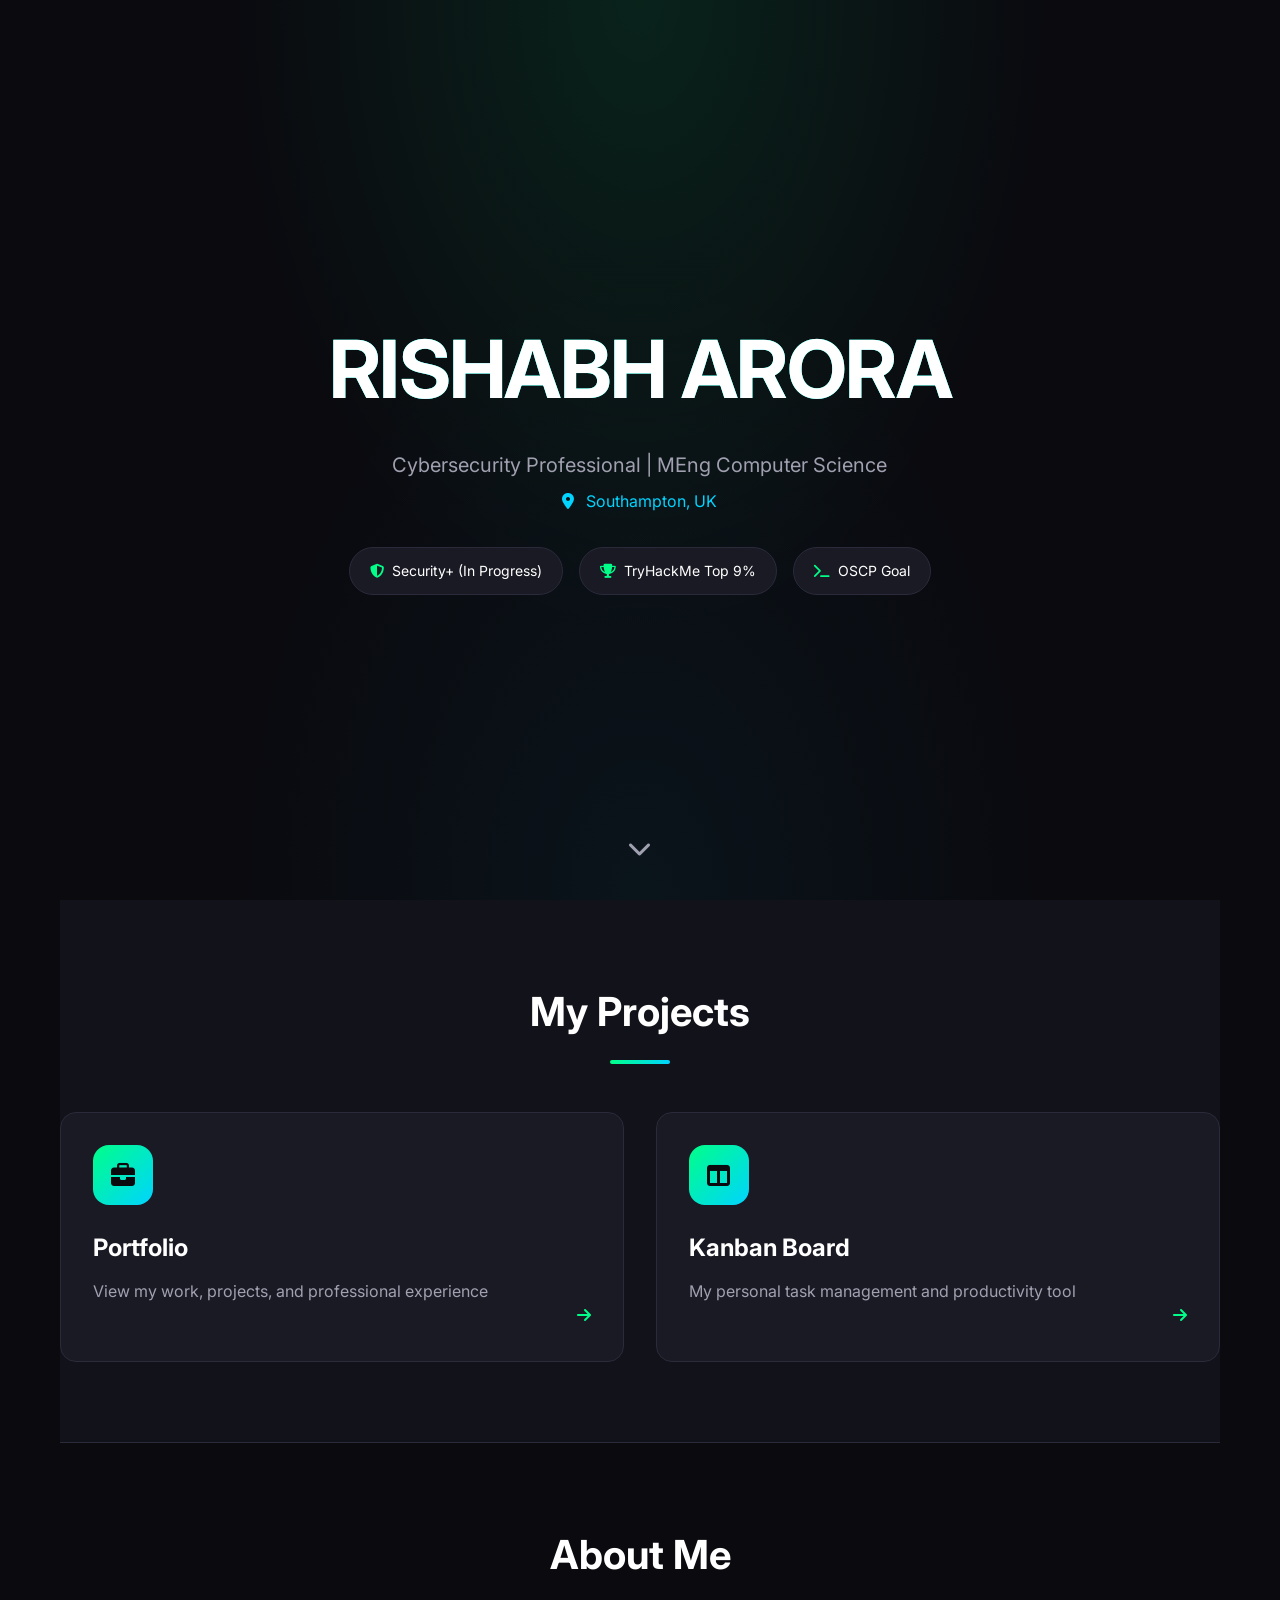
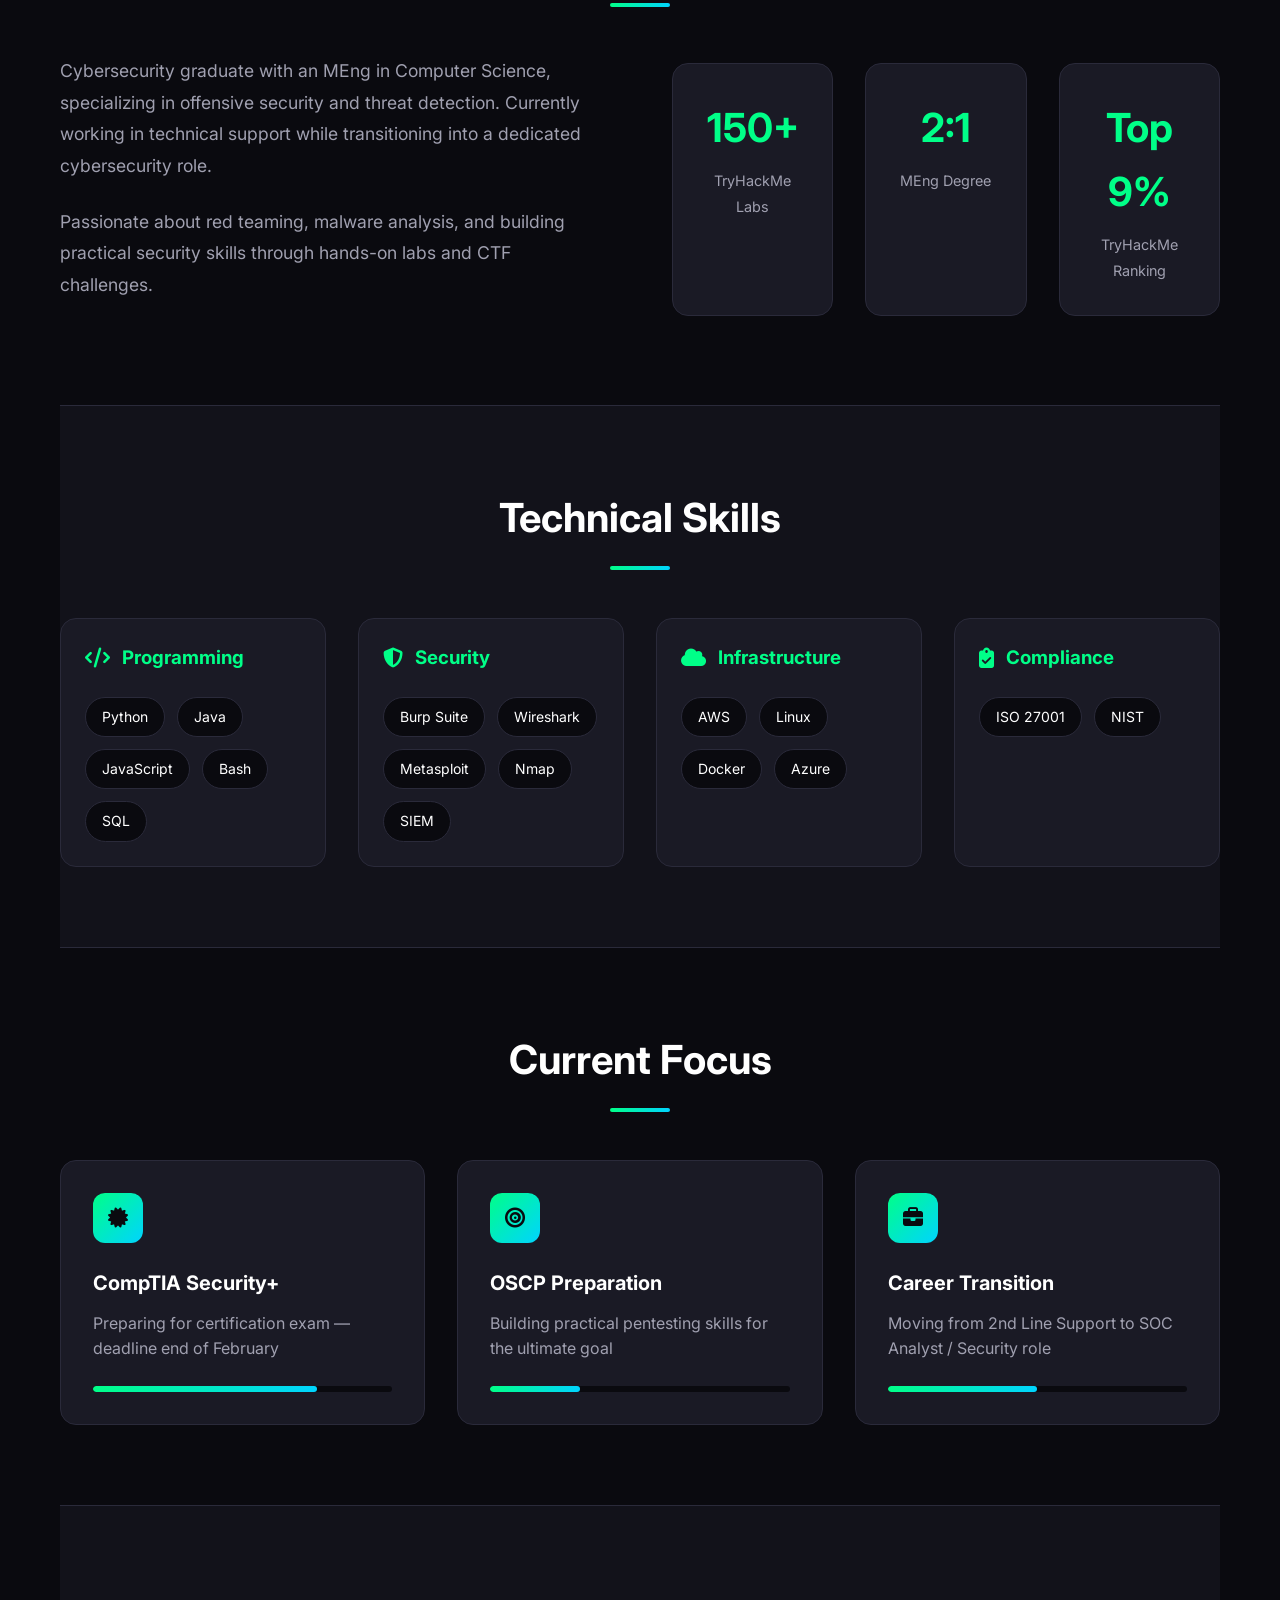
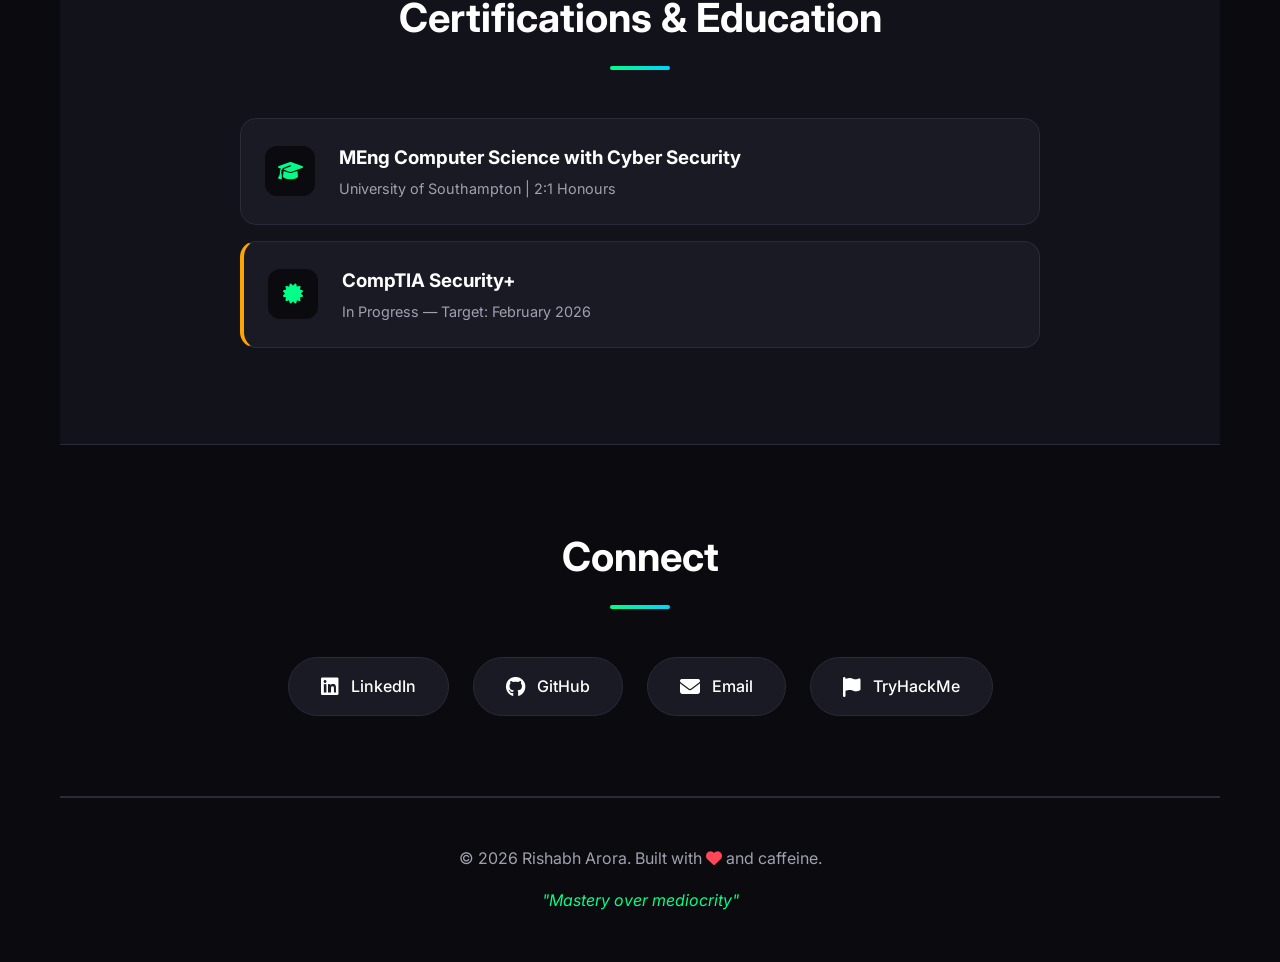
==== index.html @ 026a7d10 "Initial homepage with glitch effect, skills, and project links" ====
<!DOCTYPE html>
<html lang="en">
<head>
    <meta charset="UTF-8">
    <meta name="viewport" content="width=device-width, initial-scale=1.0">
    <title>Rishabh Arora | Cybersecurity Professional</title>
    <link rel="stylesheet" href="styles.css">
    <link href="https://fonts.googleapis.com/css2?family=Inter:wght@300;400;500;600;700&display=swap" rel="stylesheet">
    <link rel="stylesheet" href="https://cdnjs.cloudflare.com/ajax/libs/font-awesome/6.4.0/css/all.min.css">
</head>
<body>
    <div class="container">
        <!-- Hero Section -->
        <header class="hero">
            <div class="hero-content">
                <h1 class="glitch" data-text="Rishabh Arora">Rishabh Arora</h1>
                <p class="tagline">Cybersecurity Professional | MEng Computer Science</p>
                <div class="location">
                    <i class="fas fa-map-marker-alt"></i> Southampton, UK
                </div>
                <div class="hero-badges">
                    <span class="badge"><i class="fas fa-shield-alt"></i> Security+ (In Progress)</span>
                    <span class="badge"><i class="fas fa-trophy"></i> TryHackMe Top 9%</span>
                    <span class="badge"><i class="fas fa-terminal"></i> OSCP Goal</span>
                </div>
            </div>
            <div class="scroll-indicator">
                <i class="fas fa-chevron-down"></i>
            </div>
        </header>

        <!-- Quick Links -->
        <section class="quick-links">
            <h2>My Projects</h2>
            <div class="links-grid">
                <a href="https://portfolio.rishabh.uk" class="link-card">
                    <div class="link-icon">
                        <i class="fas fa-briefcase"></i>
                    </div>
                    <h3>Portfolio</h3>
                    <p>View my work, projects, and professional experience</p>
                    <span class="link-arrow"><i class="fas fa-arrow-right"></i></span>
                </a>
                
                <a href="https://kanban.rishabh.uk" class="link-card">
                    <div class="link-icon">
                        <i class="fas fa-columns"></i>
                    </div>
                    <h3>Kanban Board</h3>
                    <p>My personal task management and productivity tool</p>
                    <span class="link-arrow"><i class="fas fa-arrow-right"></i></span>
                </a>
            </div>
        </section>

        <!-- About Section -->
        <section class="about">
            <h2>About Me</h2>
            <div class="about-content">
                <div class="about-text">
                    <p>Cybersecurity graduate with an MEng in Computer Science, specializing in offensive security and threat detection. Currently working in technical support while transitioning into a dedicated cybersecurity role.</p>
                    <p>Passionate about red teaming, malware analysis, and building practical security skills through hands-on labs and CTF challenges.</p>
                </div>
                <div class="about-stats">
                    <div class="stat">
                        <span class="stat-number">150+</span>
                        <span class="stat-label">TryHackMe Labs</span>
                    </div>
                    <div class="stat">
                        <span class="stat-number">2:1</span>
                        <span class="stat-label">MEng Degree</span>
                    </div>
                    <div class="stat">
                        <span class="stat-number">Top 9%</span>
                        <span class="stat-label">TryHackMe Ranking</span>
                    </div>
                </div>
            </div>
        </section>

        <!-- Skills Section -->
        <section class="skills">
            <h2>Technical Skills</h2>
            <div class="skills-grid">
                <div class="skill-category">
                    <h3><i class="fas fa-code"></i> Programming</h3>
                    <div class="skill-tags">
                        <span class="skill-tag">Python</span>
                        <span class="skill-tag">Java</span>
                        <span class="skill-tag">JavaScript</span>
                        <span class="skill-tag">Bash</span>
                        <span class="skill-tag">SQL</span>
                    </div>
                </div>
                
                <div class="skill-category">
                    <h3><i class="fas fa-shield-alt"></i> Security</h3>
                    <div class="skill-tags">
                        <span class="skill-tag">Burp Suite</span>
                        <span class="skill-tag">Wireshark</span>
                        <span class="skill-tag">Metasploit</span>
                        <span class="skill-tag">Nmap</span>
                        <span class="skill-tag">SIEM</span>
                    </div>
                </div>
                
                <div class="skill-category">
                    <h3><i class="fas fa-cloud"></i> Infrastructure</h3>
                    <div class="skill-tags">
                        <span class="skill-tag">AWS</span>
                        <span class="skill-tag">Linux</span>
                        <span class="skill-tag">Docker</span>
                        <span class="skill-tag">Azure</span>
                    </div>
                </div>
                
                <div class="skill-category">
                    <h3><i class="fas fa-clipboard-check"></i> Compliance</h3>
                    <div class="skill-tags">
                        <span class="skill-tag">ISO 27001</span>
                        <span class="skill-tag">NIST</span>
                    </div>
                </div>
            </div>
        </section>

        <!-- Current Focus -->
        <section class="focus">
            <h2>Current Focus</h2>
            <div class="focus-cards">
                <div class="focus-card">
                    <div class="focus-icon"><i class="fas fa-certificate"></i></div>
                    <h3>CompTIA Security+</h3>
                    <p>Preparing for certification exam — deadline end of February</p>
                    <div class="progress-bar">
                        <div class="progress" style="width: 75%"></div>
                    </div>
                </div>
                
                <div class="focus-card">
                    <div class="focus-icon"><i class="fas fa-bullseye"></i></div>
                    <h3>OSCP Preparation</h3>
                    <p>Building practical pentesting skills for the ultimate goal</p>
                    <div class="progress-bar">
                        <div class="progress" style="width: 30%"></div>
                    </div>
                </div>
                
                <div class="focus-card">
                    <div class="focus-icon"><i class="fas fa-briefcase"></i></div>
                    <h3>Career Transition</h3>
                    <p>Moving from 2nd Line Support to SOC Analyst / Security role</p>
                    <div class="progress-bar">
                        <div class="progress" style="width: 50%"></div>
                    </div>
                </div>
            </div>
        </section>

        <!-- Certifications -->
        <section class="certs">
            <h2>Certifications & Education</h2>
            <div class="certs-list">
                <div class="cert-item">
                    <div class="cert-icon"><i class="fas fa-graduation-cap"></i></div>
                    <div class="cert-info">
                        <h3>MEng Computer Science with Cyber Security</h3>
                        <p>University of Southampton | 2:1 Honours</p>
                    </div>
                </div>
                
                <div class="cert-item in-progress">
                    <div class="cert-icon"><i class="fas fa-certificate"></i></div>
                    <div class="cert-info">
                        <h3>CompTIA Security+</h3>
                        <p>In Progress — Target: February 2026</p>
                    </div>
                </div>
            </div>
        </section>

        <!-- Connect -->
        <section class="connect">
            <h2>Connect</h2>
            <div class="social-links">
                <a href="https://linkedin.com/in/R1shabh-Arora" class="social-link" target="_blank">
                    <i class="fab fa-linkedin"></i>
                    <span>LinkedIn</span>
                </a>
                <a href="https://github.com/R1shabh-Arora" class="social-link" target="_blank">
                    <i class="fab fa-github"></i>
                    <span>GitHub</span>
                </a>
                <a href="mailto:rishabh.arora.0@gmail.com" class="social-link">
                    <i class="fas fa-envelope"></i>
                    <span>Email</span>
                </a>
                <a href="https://tryhackme.com" class="social-link" target="_blank">
                    <i class="fas fa-flag"></i>
                    <span>TryHackMe</span>
                </a>
            </div>
        </section>

        <!-- Footer -->
        <footer>
            <p>&copy; 2026 Rishabh Arora. Built with <i class="fas fa-heart"></i> and caffeine.</p>
            <p class="footer-quote">"Mastery over mediocrity"</p>
        </footer>
    </div>

    <script src="app.js"></script>
</body>
</html>
---- styles.css ----
:root {
    --bg-primary: #0a0a0f;
    --bg-secondary: #12121a;
    --bg-card: #1a1a25;
    --bg-hover: #252535;
    --text-primary: #ffffff;
    --text-secondary: #a0a0b0;
    --accent: #00ff88;
    --accent-glow: rgba(0, 255, 136, 0.3);
    --accent-secondary: #00d4ff;
    --border: #2a2a3a;
    --danger: #ff4757;
    --warning: #ffa502;
}

* {
    margin: 0;
    padding: 0;
    box-sizing: border-box;
}

body {
    font-family: 'Inter', -apple-system, BlinkMacSystemFont, sans-serif;
    background: var(--bg-primary);
    color: var(--text-primary);
    line-height: 1.6;
    overflow-x: hidden;
}

.container {
    max-width: 1200px;
    margin: 0 auto;
    padding: 0 20px;
}

/* Hero Section */
.hero {
    min-height: 100vh;
    display: flex;
    flex-direction: column;
    justify-content: center;
    align-items: center;
    text-align: center;
    position: relative;
    padding: 2rem;
    background: 
        radial-gradient(ellipse at top, rgba(0, 255, 136, 0.1) 0%, transparent 50%),
        radial-gradient(ellipse at bottom, rgba(0, 212, 255, 0.05) 0%, transparent 50%);
}

.hero-content {
    z-index: 1;
}

.glitch {
    font-size: clamp(2.5rem, 8vw, 5rem);
    font-weight: 700;
    margin-bottom: 1rem;
    position: relative;
    text-transform: uppercase;
    letter-spacing: -0.02em;
    animation: glitch 2s infinite;
}

.glitch::before,
.glitch::after {
    content: attr(data-text);
    position: absolute;
    top: 0;
    left: 0;
    width: 100%;
    height: 100%;
}

.glitch::before {
    animation: glitch-1 0.3s infinite;
    color: var(--accent-secondary);
    z-index: -1;
}

.glitch::after {
    animation: glitch-2 0.3s infinite;
    color: var(--accent);
    z-index: -2;
}

@keyframes glitch {
    0%, 100% { transform: translate(0); }
    20% { transform: translate(-2px, 2px); }
    40% { transform: translate(-2px, -2px); }
    60% { transform: translate(2px, 2px); }
    80% { transform: translate(2px, -2px); }
}

@keyframes glitch-1 {
    0%, 100% { clip-path: inset(0 0 0 0); transform: translate(0); }
    20% { clip-path: inset(20% 0 60% 0); transform: translate(-3px, 0); }
    40% { clip-path: inset(40% 0 40% 0); transform: translate(3px, 0); }
    60% { clip-path: inset(60% 0 20% 0); transform: translate(-3px, 0); }
    80% { clip-path: inset(80% 0 0 0); transform: translate(3px, 0); }
}

@keyframes glitch-2 {
    0%, 100% { clip-path: inset(0 0 0 0); transform: translate(0); }
    20% { clip-path: inset(60% 0 20% 0); transform: translate(3px, 0); }
    40% { clip-path: inset(40% 0 40% 0); transform: translate(-3px, 0); }
    60% { clip-path: inset(20% 0 60% 0); transform: translate(3px, 0); }
    80% { clip-path: inset(0 0 80% 0); transform: translate(-3px, 0); }
}

.tagline {
    font-size: 1.25rem;
    color: var(--text-secondary);
    margin-bottom: 0.5rem;
}

.location {
    color: var(--accent-secondary);
    margin-bottom: 2rem;
    font-size: 1rem;
}

.location i {
    margin-right: 0.5rem;
}

.hero-badges {
    display: flex;
    flex-wrap: wrap;
    justify-content: center;
    gap: 1rem;
    margin-top: 2rem;
}

.badge {
    background: var(--bg-card);
    border: 1px solid var(--border);
    padding: 0.75rem 1.25rem;
    border-radius: 50px;
    font-size: 0.875rem;
    display: flex;
    align-items: center;
    gap: 0.5rem;
    transition: all 0.3s ease;
}

.badge:hover {
    border-color: var(--accent);
    box-shadow: 0 0 20px var(--accent-glow);
}

.badge i {
    color: var(--accent);
}

.scroll-indicator {
    position: absolute;
    bottom: 2rem;
    animation: bounce 2s infinite;
    color: var(--text-secondary);
    font-size: 1.5rem;
}

@keyframes bounce {
    0%, 100% { transform: translateY(0); }
    50% { transform: translateY(10px); }
}

/* Sections */
section {
    padding: 5rem 0;
    border-bottom: 1px solid var(--border);
}

h2 {
    font-size: 2.5rem;
    margin-bottom: 3rem;
    text-align: center;
    position: relative;
    display: inline-block;
    width: 100%;
}

h2::after {
    content: '';
    display: block;
    width: 60px;
    height: 4px;
    background: linear-gradient(90deg, var(--accent), var(--accent-secondary));
    margin: 1rem auto 0;
    border-radius: 2px;
}

/* Quick Links */
.quick-links {
    background: var(--bg-secondary);
}

.links-grid {
    display: grid;
    grid-template-columns: repeat(auto-fit, minmax(300px, 1fr));
    gap: 2rem;
}

.link-card {
    background: var(--bg-card);
    border: 1px solid var(--border);
    border-radius: 1rem;
    padding: 2rem;
    text-decoration: none;
    color: var(--text-primary);
    transition: all 0.3s ease;
    position: relative;
    overflow: hidden;
}

.link-card::before {
    content: '';
    position: absolute;
    top: 0;
    left: 0;
    width: 100%;
    height: 4px;
    background: linear-gradient(90deg, var(--accent), var(--accent-secondary));
    transform: scaleX(0);
    transition: transform 0.3s ease;
}

.link-card:hover::before {
    transform: scaleX(1);
}

.link-card:hover {
    transform: translateY(-5px);
    box-shadow: 0 10px 40px rgba(0, 0, 0, 0.3);
    border-color: var(--accent);
}

.link-icon {
    width: 60px;
    height: 60px;
    background: linear-gradient(135deg, var(--accent), var(--accent-secondary));
    border-radius: 1rem;
    display: flex;
    align-items: center;
    justify-content: center;
    font-size: 1.5rem;
    margin-bottom: 1.5rem;
    color: var(--bg-primary);
}

.link-card h3 {
    font-size: 1.5rem;
    margin-bottom: 0.75rem;
}

.link-card p {
    color: var(--text-secondary);
    margin-bottom: 1.5rem;
}

.link-arrow {
    position: absolute;
    bottom: 2rem;
    right: 2rem;
    color: var(--accent);
    transition: transform 0.3s ease;
}

.link-card:hover .link-arrow {
    transform: translateX(5px);
}

/* About */
.about-content {
    display: grid;
    grid-template-columns: 1fr 1fr;
    gap: 4rem;
    align-items: center;
}

.about-text p {
    color: var(--text-secondary);
    margin-bottom: 1.5rem;
    font-size: 1.1rem;
    line-height: 1.8;
}

.about-stats {
    display: grid;
    grid-template-columns: repeat(3, 1fr);
    gap: 2rem;
}

.stat {
    text-align: center;
    padding: 2rem;
    background: var(--bg-card);
    border-radius: 1rem;
    border: 1px solid var(--border);
}

.stat-number {
    display: block;
    font-size: 2.5rem;
    font-weight: 700;
    color: var(--accent);
    margin-bottom: 0.5rem;
}

.stat-label {
    color: var(--text-secondary);
    font-size: 0.9rem;
}

/* Skills */
.skills {
    background: var(--bg-secondary);
}

.skills-grid {
    display: grid;
    grid-template-columns: repeat(auto-fit, minmax(250px, 1fr));
    gap: 2rem;
}

.skill-category {
    background: var(--bg-card);
    border: 1px solid var(--border);
    border-radius: 1rem;
    padding: 1.5rem;
}

.skill-category h3 {
    display: flex;
    align-items: center;
    gap: 0.75rem;
    margin-bottom: 1.5rem;
    color: var(--accent);
}

.skill-category h3 i {
    font-size: 1.25rem;
}

.skill-tags {
    display: flex;
    flex-wrap: wrap;
    gap: 0.75rem;
}

.skill-tag {
    background: var(--bg-primary);
    border: 1px solid var(--border);
    padding: 0.5rem 1rem;
    border-radius: 50px;
    font-size: 0.875rem;
    transition: all 0.3s ease;
}

.skill-tag:hover {
    border-color: var(--accent);
    color: var(--accent);
}

/* Focus Section */
.focus-cards {
    display: grid;
    grid-template-columns: repeat(auto-fit, minmax(300px, 1fr));
    gap: 2rem;
}

.focus-card {
    background: var(--bg-card);
    border: 1px solid var(--border);
    border-radius: 1rem;
    padding: 2rem;
    transition: all 0.3s ease;
}

.focus-card:hover {
    border-color: var(--accent);
    transform: translateY(-5px);
}

.focus-icon {
    width: 50px;
    height: 50px;
    background: linear-gradient(135deg, var(--accent), var(--accent-secondary));
    border-radius: 0.75rem;
    display: flex;
    align-items: center;
    justify-content: center;
    font-size: 1.25rem;
    margin-bottom: 1.5rem;
    color: var(--bg-primary);
}

.focus-card h3 {
    margin-bottom: 0.75rem;
    font-size: 1.25rem;
}

.focus-card p {
    color: var(--text-secondary);
    margin-bottom: 1.5rem;
}

.progress-bar {
    height: 6px;
    background: var(--bg-primary);
    border-radius: 3px;
    overflow: hidden;
}

.progress {
    height: 100%;
    background: linear-gradient(90deg, var(--accent), var(--accent-secondary));
    border-radius: 3px;
    transition: width 1s ease;
}

/* Certs */
.certs {
    background: var(--bg-secondary);
}

.certs-list {
    max-width: 800px;
    margin: 0 auto;
}

.cert-item {
    display: flex;
    align-items: center;
    gap: 1.5rem;
    padding: 1.5rem;
    background: var(--bg-card);
    border: 1px solid var(--border);
    border-radius: 1rem;
    margin-bottom: 1rem;
    transition: all 0.3s ease;
}

.cert-item:hover {
    border-color: var(--accent);
}

.cert-item.in-progress {
    border-left: 4px solid var(--warning);
}

.cert-icon {
    width: 50px;
    height: 50px;
    background: var(--bg-primary);
    border-radius: 0.75rem;
    display: flex;
    align-items: center;
    justify-content: center;
    font-size: 1.25rem;
    color: var(--accent);
    flex-shrink: 0;
}

.cert-info h3 {
    margin-bottom: 0.25rem;
}

.cert-info p {
    color: var(--text-secondary);
    font-size: 0.9rem;
}

/* Connect */
.social-links {
    display: flex;
    flex-wrap: wrap;
    justify-content: center;
    gap: 1.5rem;
}

.social-link {
    display: flex;
    align-items: center;
    gap: 0.75rem;
    padding: 1rem 2rem;
    background: var(--bg-card);
    border: 1px solid var(--border);
    border-radius: 50px;
    text-decoration: none;
    color: var(--text-primary);
    font-weight: 500;
    transition: all 0.3s ease;
}

.social-link:hover {
    background: var(--accent);
    color: var(--bg-primary);
    border-color: var(--accent);
    transform: translateY(-3px);
}

.social-link i {
    font-size: 1.25rem;
}

/* Footer */
footer {
    text-align: center;
    padding: 3rem 0;
    color: var(--text-secondary);
    border-top: 1px solid var(--border);
}

footer i {
    color: var(--danger);
}

.footer-quote {
    margin-top: 1rem;
    font-style: italic;
    color: var(--accent);
}

/* Responsive */
@media (max-width: 768px) {
    .about-content {
        grid-template-columns: 1fr;
        gap: 2rem;
    }
    
    .about-stats {
        grid-template-columns: 1fr;
    }
    
    .hero-badges {
        flex-direction: column;
        align-items: center;
    }
    
    h2 {
        font-size: 2rem;
    }
    
    section {
        padding: 3rem 0;
    }
}

/* Scrollbar */
::-webkit-scrollbar {
    width: 8px;
}

::-webkit-scrollbar-track {
    background: var(--bg-primary);
}

::-webkit-scrollbar-thumb {
    background: var(--border);
    border-radius: 4px;
}

::-webkit-scrollbar-thumb:hover {
    background: var(--accent);
}
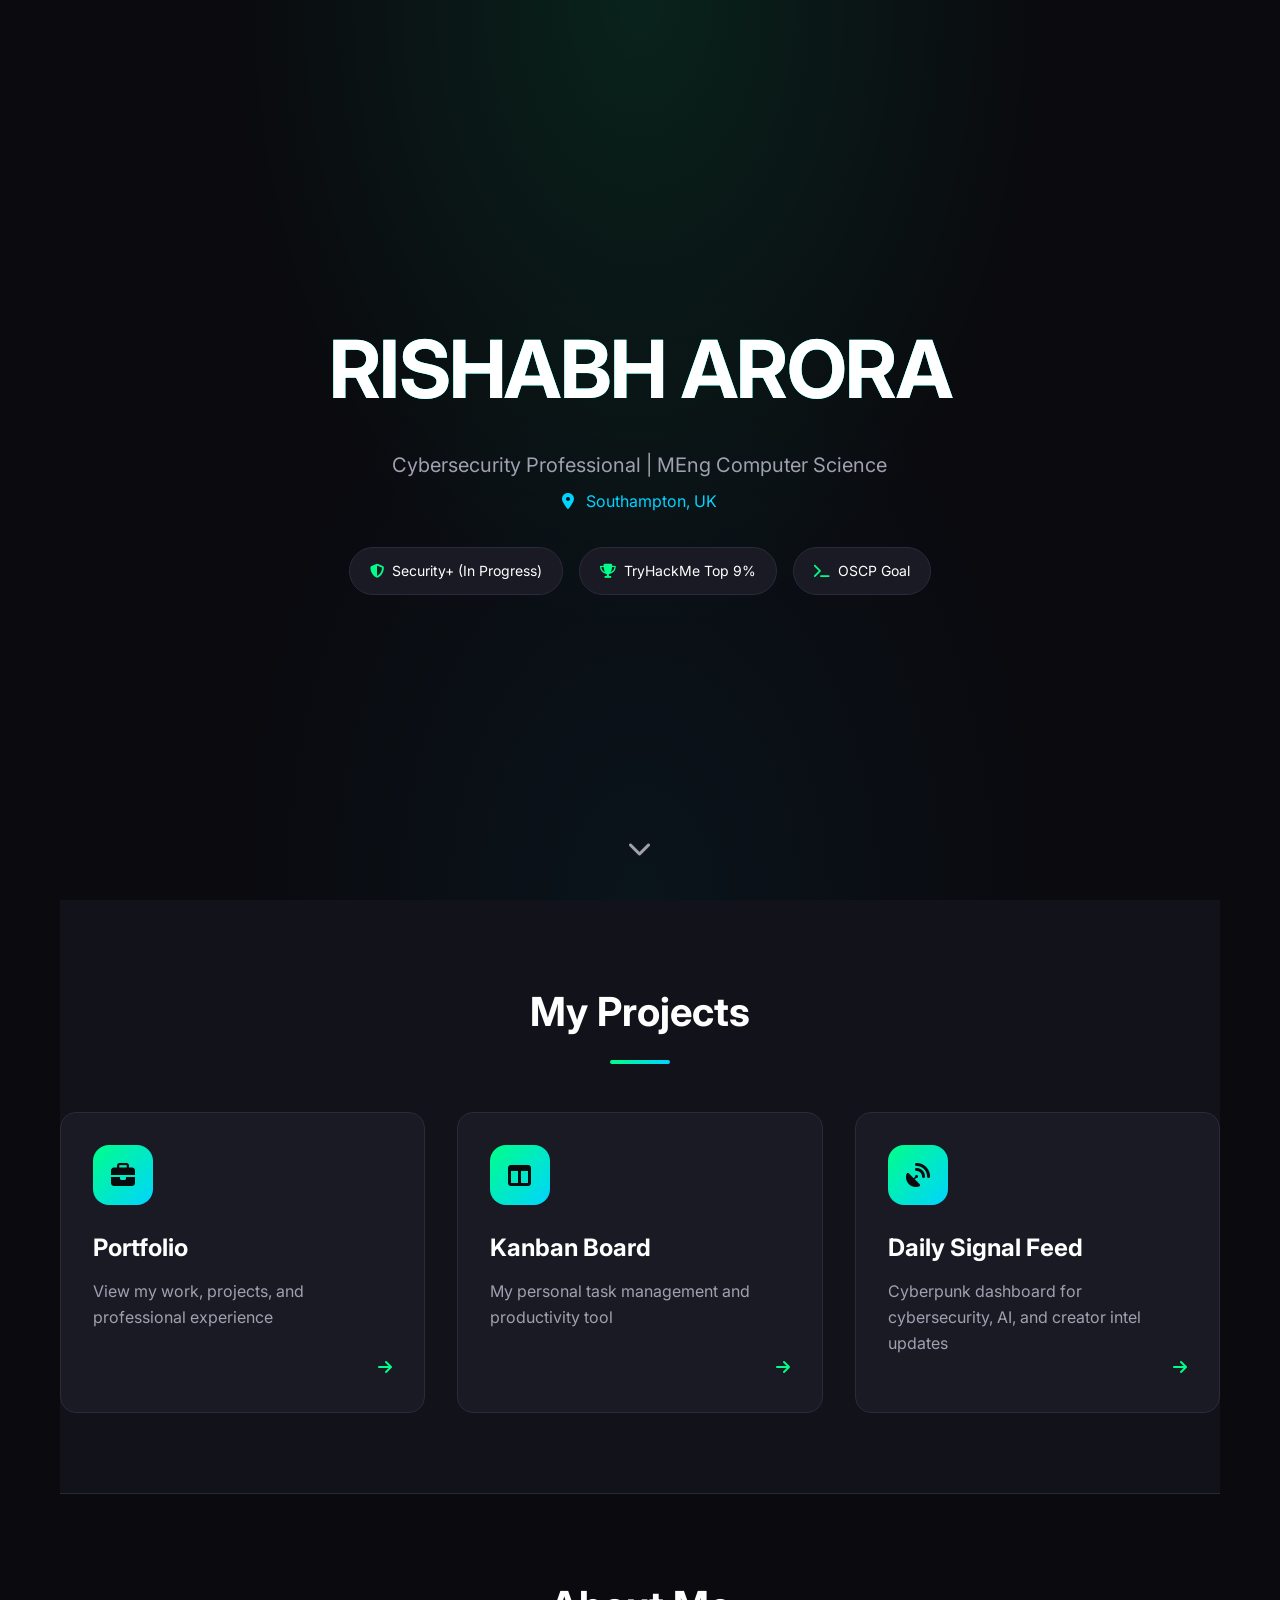
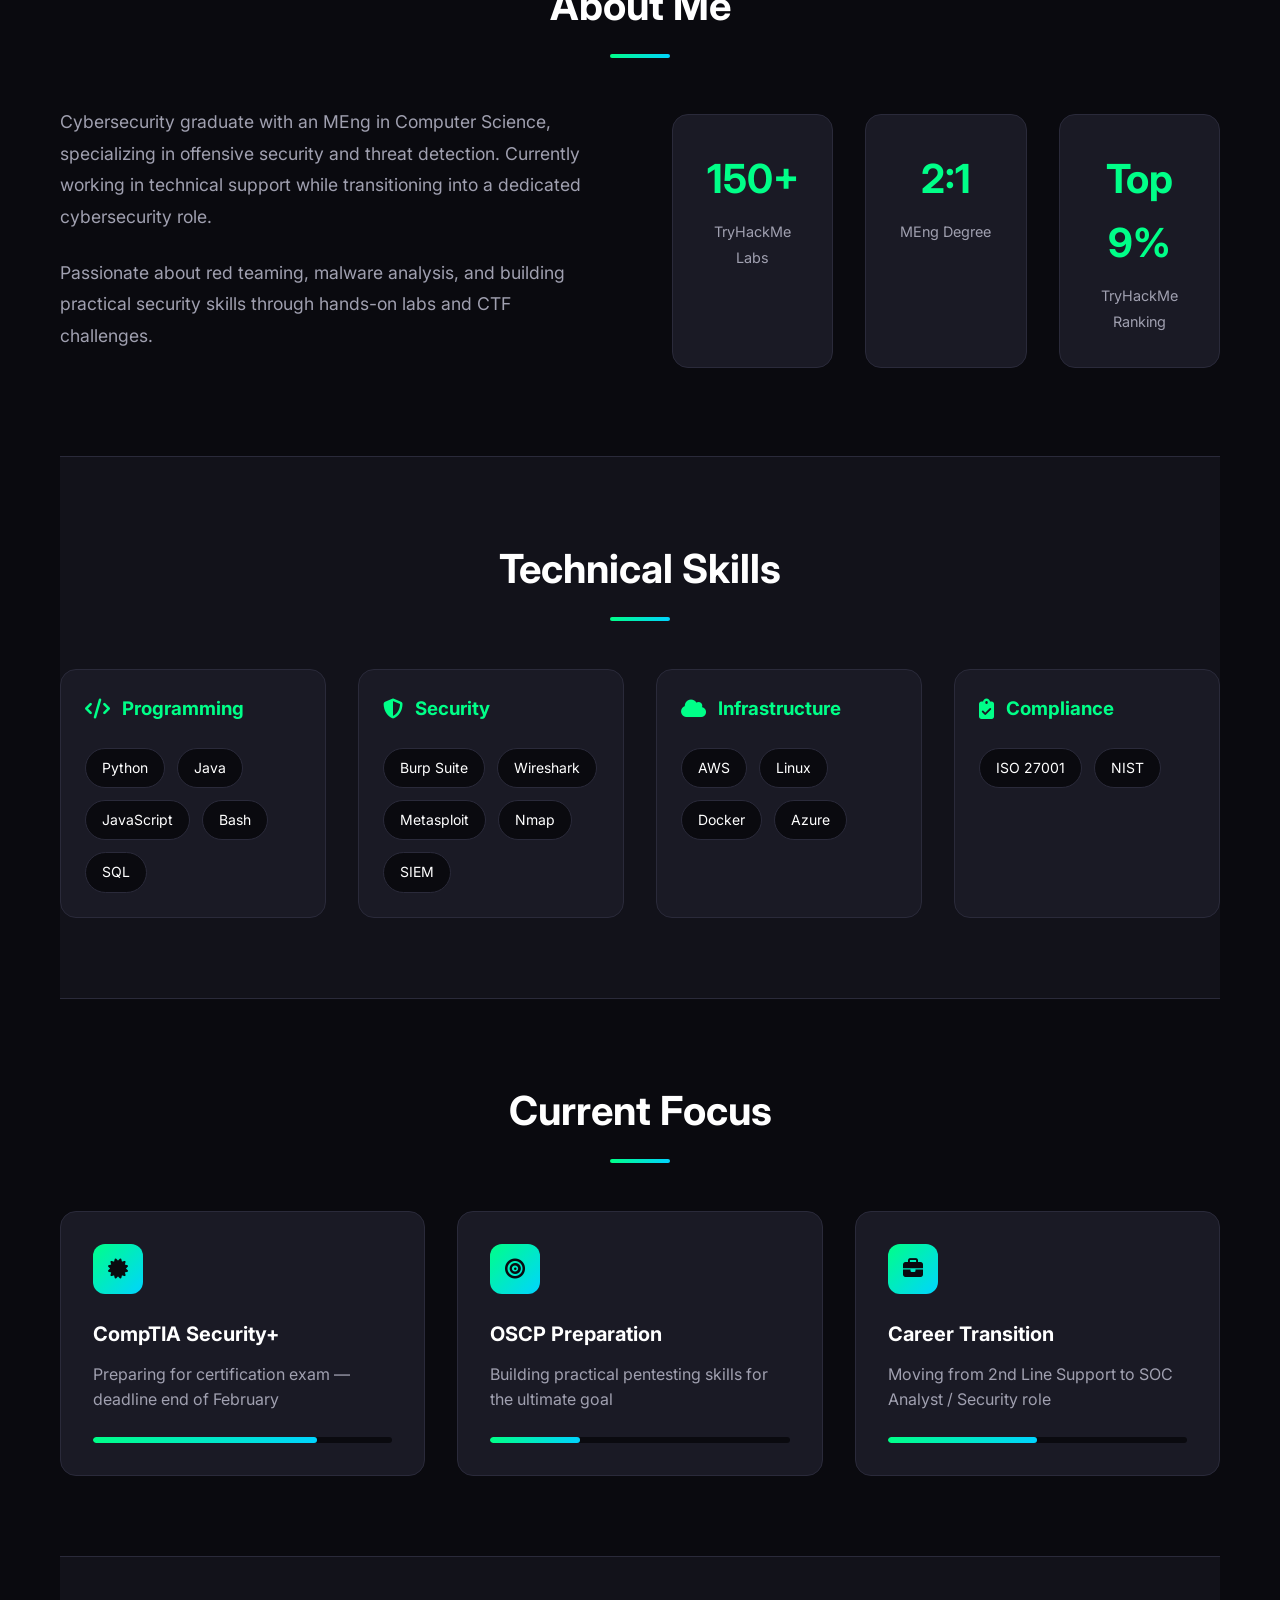
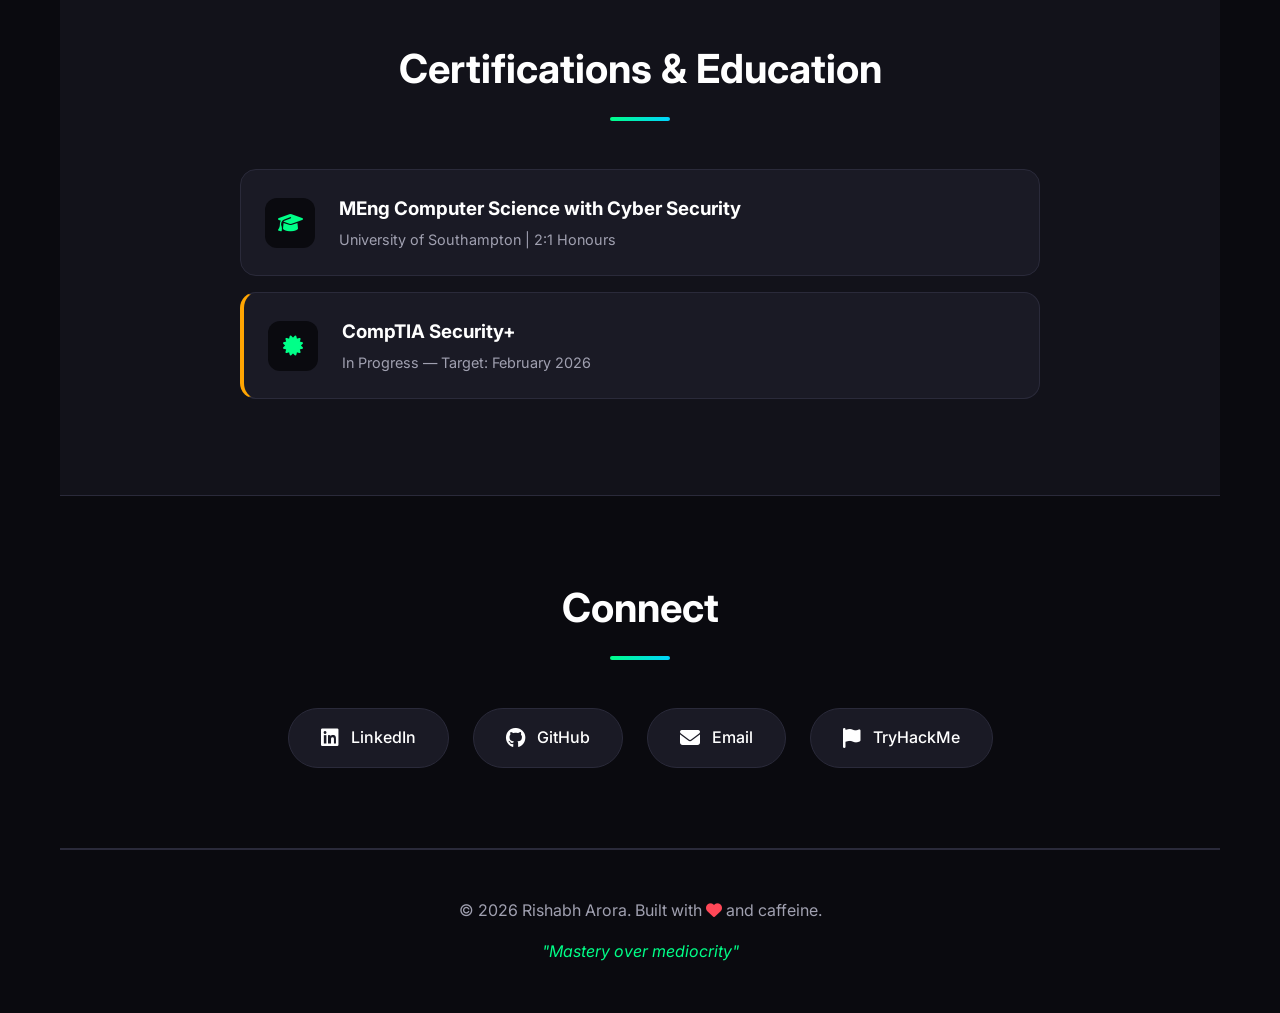
==== commit 9487c0c1: "Add daily signal dashboard" ====
--- a/index.html
+++ b/index.html
@@ -50,6 +50,15 @@
                     <p>My personal task management and productivity tool</p>
                     <span class="link-arrow"><i class="fas fa-arrow-right"></i></span>
                 </a>
+
+                <a href="/signal/" class="link-card">
+                    <div class="link-icon">
+                        <i class="fas fa-satellite-dish"></i>
+                    </div>
+                    <h3>Daily Signal Feed</h3>
+                    <p>Cyberpunk dashboard for cybersecurity, AI, and creator intel updates</p>
+                    <span class="link-arrow"><i class="fas fa-arrow-right"></i></span>
+                </a>
             </div>
         </section>
 
